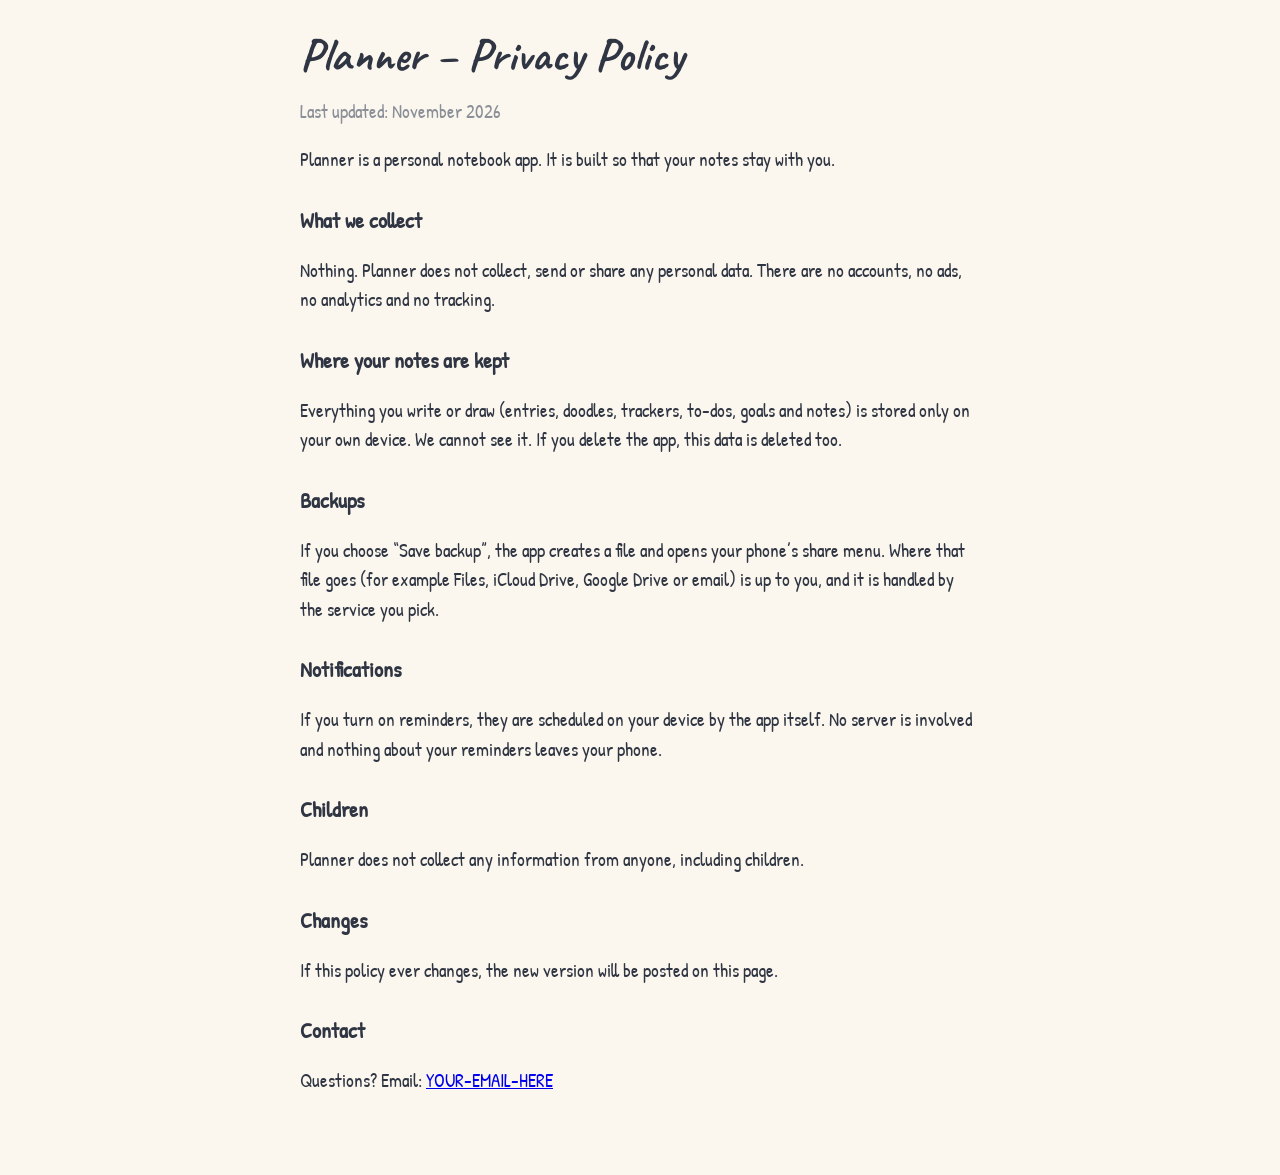
==== privacy.html @ f59fea2a "Add files via upload" ====
<!doctype html>
<html lang="en"><head><meta charset="utf-8"><meta name="viewport" content="width=device-width, initial-scale=1">
<title>Planner – Privacy Policy</title>
<style>
@font-face{font-family:'Caveat';font-weight:700;src:url(fonts/caveat-latin-700-normal.woff2) format('woff2')}
@font-face{font-family:'Patrick Hand';src:url(fonts/patrick-hand-latin-400-normal.woff2) format('woff2')}
body{margin:0;background:#fbf7ee;color:#2f3542;font-family:'Patrick Hand',system-ui,sans-serif;font-size:19px;line-height:1.55}
main{max-width:680px;margin:0 auto;padding:32px 16px 60px}
h1{font-family:'Caveat',cursive;font-size:46px;margin:0 0 4px;line-height:1}
h2{font-size:22px;margin:28px 0 6px}
.muted{color:#8b8f97}
</style></head>
<body><main>
<h1>Planner – Privacy Policy</h1>
<p class="muted">Last updated: November 2026</p>

<p>Planner is a personal notebook app. It is built so that your notes stay with you.</p>

<h2>What we collect</h2>
<p>Nothing. Planner does not collect, send or share any personal data. There are no accounts, no ads, no analytics and no tracking.</p>

<h2>Where your notes are kept</h2>
<p>Everything you write or draw (entries, doodles, trackers, to-dos, goals and notes) is stored only on your own device. We cannot see it. If you delete the app, this data is deleted too.</p>

<h2>Backups</h2>
<p>If you choose “Save backup”, the app creates a file and opens your phone’s share menu. Where that file goes (for example Files, iCloud Drive, Google Drive or email) is up to you, and it is handled by the service you pick.</p>

<h2>Notifications</h2>
<p>If you turn on reminders, they are scheduled on your device by the app itself. No server is involved and nothing about your reminders leaves your phone.</p>

<h2>Children</h2>
<p>Planner does not collect any information from anyone, including children.</p>

<h2>Changes</h2>
<p>If this policy ever changes, the new version will be posted on this page.</p>

<h2>Contact</h2>
<p>Questions? Email: <a href="mailto:YOUR-EMAIL-HERE">YOUR-EMAIL-HERE</a></p>
</main></body></html>
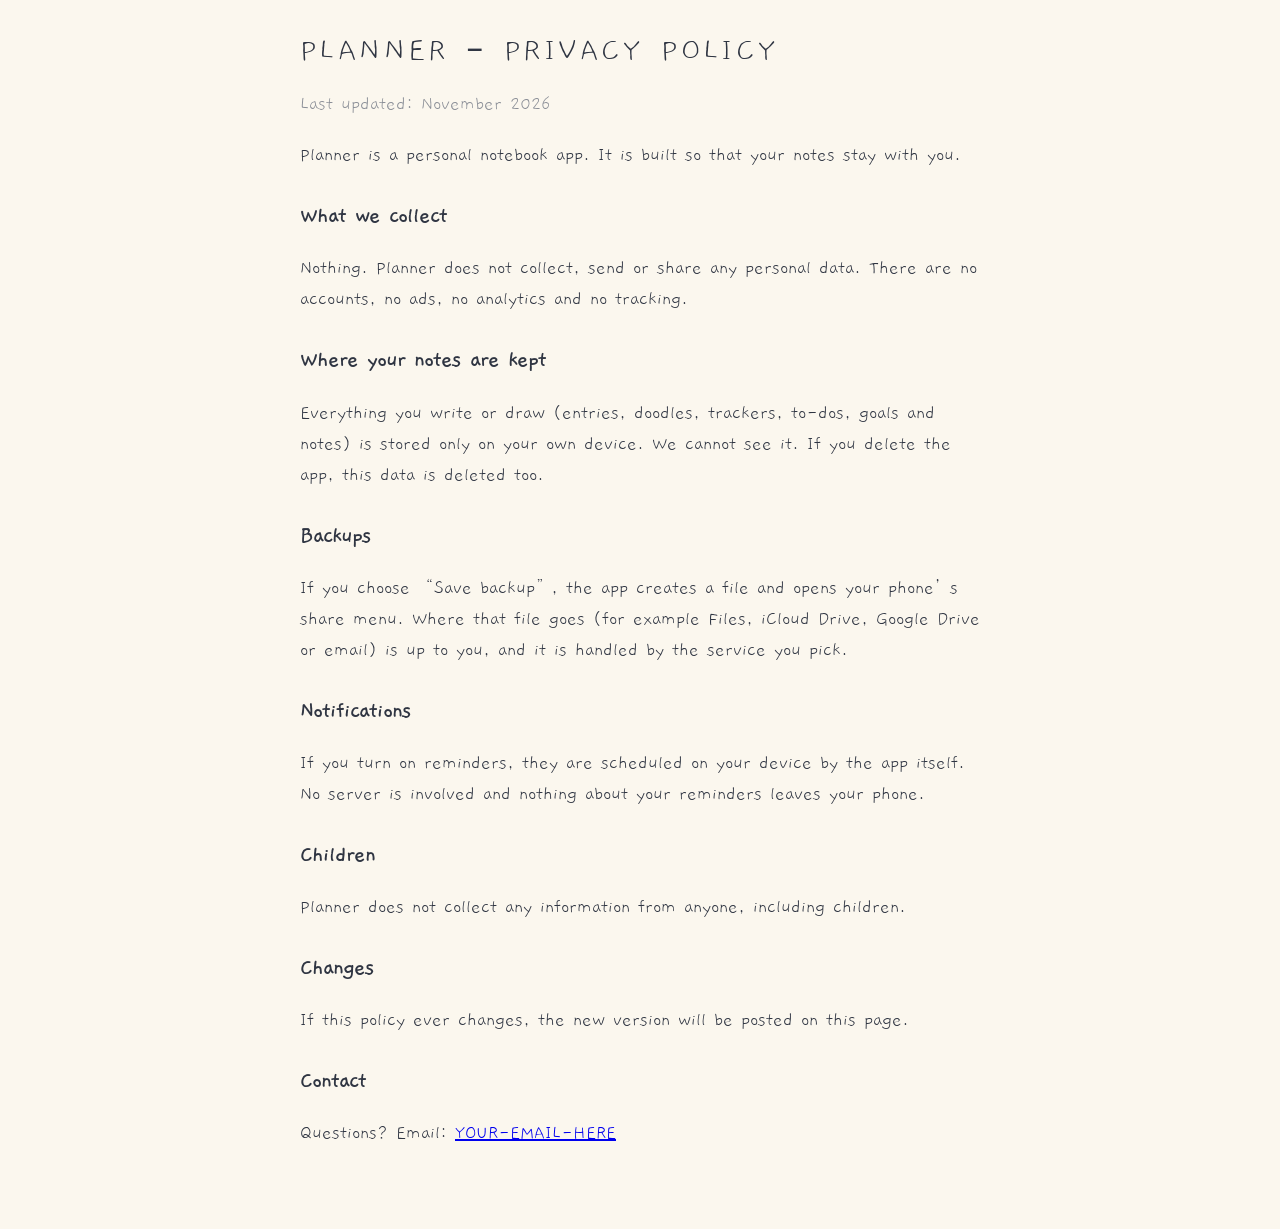
==== commit 0c1d3c06: "Add files via upload" ====
--- a/privacy.html
+++ b/privacy.html
@@ -2,11 +2,10 @@
 <html lang="en"><head><meta charset="utf-8"><meta name="viewport" content="width=device-width, initial-scale=1">
 <title>Planner – Privacy Policy</title>
 <style>
-@font-face{font-family:'Caveat';font-weight:700;src:url(fonts/caveat-latin-700-normal.woff2) format('woff2')}
-@font-face{font-family:'Patrick Hand';src:url(fonts/patrick-hand-latin-400-normal.woff2) format('woff2')}
-body{margin:0;background:#fbf7ee;color:#2f3542;font-family:'Patrick Hand',system-ui,sans-serif;font-size:19px;line-height:1.55}
+@font-face{font-family:'Pen Fine';src:url(fonts/gaegu-latin-300-normal.woff2) format('woff2')}
+body{margin:0;background:#fbf7ee;color:#2f3542;font-family:'Pen Fine',system-ui,sans-serif;font-size:20px;line-height:1.55}
 main{max-width:680px;margin:0 auto;padding:32px 16px 60px}
-h1{font-family:'Caveat',cursive;font-size:46px;margin:0 0 4px;line-height:1}
+h1{font-weight:normal;font-size:34px;letter-spacing:.1em;text-transform:uppercase;margin:0 0 4px;line-height:1.1}
 h2{font-size:22px;margin:28px 0 6px}
 .muted{color:#8b8f97}
 </style></head>
